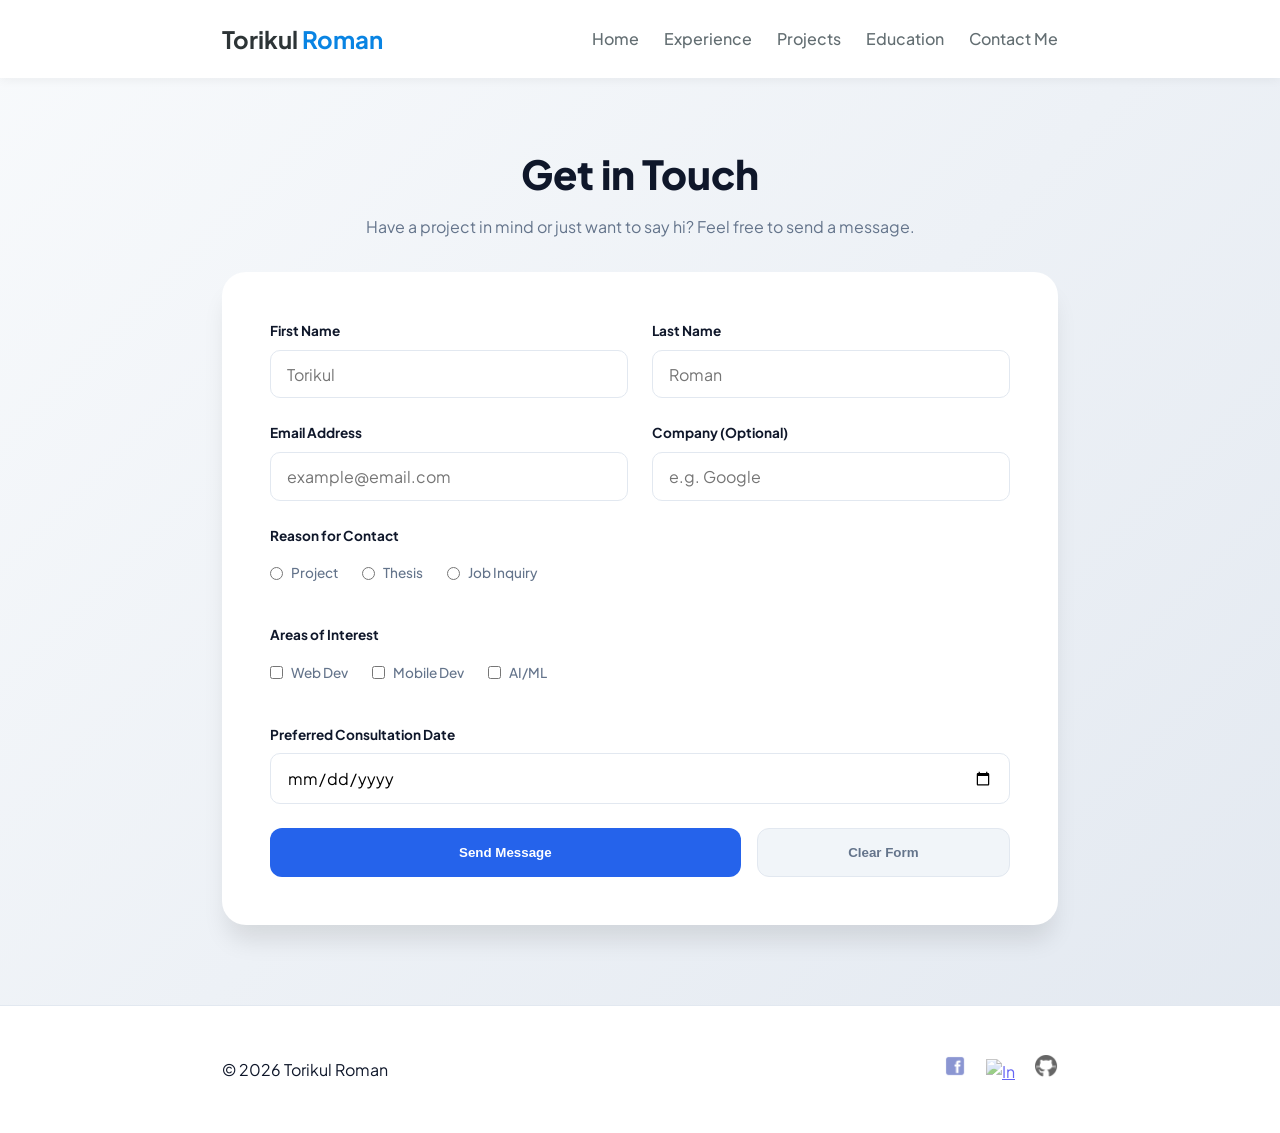
==== portfolio/html/contactme.html @ bf15bb2f "some file added in portfolio section" ====
<!DOCTYPE html>
<html lang="en">
<head>
    <meta charset="UTF-8">
    <meta name="viewport" content="width=device-width, initial-scale=1.0">
    <title>Contact | Torikul Roman</title>
    <link rel="stylesheet" href="../css/contactme.css">
    <link href="https://fonts.googleapis.com/css2?family=Plus+Jakarta+Sans:wght@400;600;800&display=swap" rel="stylesheet">
</head>
<body>

  <header>
        <div class="container navbar-container">
            <h1 class="logo">Torikul <span>Roman</span></h1>
            <nav>
                <ul class="nav-links">
                    <li><a href="../index.html">Home</a></li>
                    <li><a href="../html/experience.html">Experience</a></li>
                    <li><a href="../html/project.html">Projects</a></li>
                    <li><a href="../html/education.html">Education</a></li>
                    <li><a href="../html/contactme.html">Contact Me</a></li>
                </ul>
            </nav>
        </div>
    </header>

    <main class="container contact-page">
        <section class="section-intro">
            <h1>Get in Touch</h1>
            <p>Have a project in mind or just want to say hi? Feel free to send a message.</p>
        </section>

        <div class="contact-card">
            <form class="styled-form">
                <div class="form-row">
                    <div class="form-group">
                        <label for="firstname">First Name</label>
                        <input type="text" id="firstname" placeholder="Torikul" required>
                    </div>
                    <div class="form-group">
                        <label for="lastname">Last Name</label>
                        <input type="text" id="lastname" placeholder="Roman" required>
                    </div>
                </div>

                <div class="form-row">
                    <div class="form-group">
                        <label for="email">Email Address</label>
                        <input type="email" id="email" placeholder="example@email.com" required>
                    </div>
                    <div class="form-group">
                        <label for="company">Company (Optional)</label>
                        <input type="text" id="company" placeholder="e.g. Google">
                    </div>
                </div>

                <div class="form-group">
                    <label>Reason for Contact</label>
                    <div class="radio-grid">
                        <label class="radio-item">
                            <input type="radio" name="reason" value="project" required> <span>Project</span>
                        </label>
                        <label class="radio-item">
                            <input type="radio" name="reason" value="thesis"> <span>Thesis</span>
                        </label>
                        <label class="radio-item">
                            <input type="radio" name="reason" value="job"> <span>Job Inquiry</span>
                        </label>
                    </div>
                </div>

                <div class="form-group">
                    <label>Areas of Interest</label>
                    <div class="checkbox-grid">
                        <label class="check-item">
                            <input type="checkbox" value="web"> <span>Web Dev</span>
                        </label>
                        <label class="check-item">
                            <input type="checkbox" value="mobile"> <span>Mobile Dev</span>
                        </label>
                        <label class="check-item">
                            <input type="checkbox" value="ai"> <span>AI/ML</span>
                        </label>
                    </div>
                </div>

                <div class="form-group">
                    <label for="consultationdate">Preferred Consultation Date</label>
                    <input type="date" id="consultationdate" required>
                </div>

                <div class="button-group">
                    <button type="submit" class="btn-submit">Send Message</button>
                    <button type="reset" class="btn-reset">Clear Form</button>
                </div>
            </form>
        </div>
    </main>

    <footer class="main-footer">
        <div class="container footer-flex">
            <p>&copy; 2026 Torikul Roman</p>
            <div class="social-links">
                <a href="#"><img src="../pic/icons8-facebook-100.png" alt="FB"></a>
                <a href="#"><img src="../pic/icons8-linkedin-100.png" alt="In"></a>
                <a href="#"><img src="../pic/icons8-github-100.png" alt="Git"></a>
            </div>
        </div>
    </footer>

</body>
</html>
---- portfolio/css/contactme.css ----
:root {
    --primary: #2563eb;
    --primary-hover: #1d4ed8;
    --dark: #0f172a;
    --text-muted: #64748b;
    --bg-gradient: linear-gradient(135deg, #f8fafc 0%, #e2e8f0 100%);
    --border: #e2e8f0;
}

* { margin: 0; padding: 0; box-sizing: border-box; }

body {
    font-family: 'Plus Jakarta Sans', sans-serif;
    background: var(--bg-gradient);
    color: var(--dark);
    line-height: 1.6;
    min-height: 100vh;
}

.container { max-width: 900px; margin: 0 auto; padding: 0 2rem; }

/* Nav */
header {
    background: #ffffff;
    padding: 20px 0;
    box-shadow: 0 2px 10px rgba(0,0,0,0.05);
    position: sticky;
    top: 0;
    z-index: 1000;
}

.navbar-container {
    display: flex;
    justify-content: space-between;
    align-items: center;
}

.logo {
    font-size: 1.5rem;
    color: #2d3436;
}

.logo span {
    color: #0984e3; /* Accent Color */
}

.nav-links {
    display: flex;
    list-style: none;
}

.nav-links li {
    margin-left: 25px;
}

.nav-links a {
    text-decoration: none;
    color: #636e72;
    font-weight: 500;
    transition: color 0.3s;
}

.nav-links a:hover {
    color: #0984e3;
}

/* Section Intro */
.section-intro { padding: 4rem 0 2rem; text-align: center; }
.section-intro h1 { font-size: 2.5rem; font-weight: 800; margin-bottom: 0.5rem; }
.section-intro p { color: var(--text-muted); }

/* Form Card */
.contact-card {
    background: white;
    padding: 3rem;
    border-radius: 24px;
    box-shadow: 0 20px 25px -5px rgba(0, 0, 0, 0.1);
    margin-bottom: 5rem;
}

.form-group {
    display: flex;
    flex-direction: column;
    margin-bottom: 1.5rem;
}

.form-row {
    display: flex;
    gap: 1.5rem;
}

.form-row .form-group { flex: 1; }

label {
    font-size: 0.85rem;
    font-weight: 700;
    margin-bottom: 0.5rem;
    color: var(--dark);
}

input[type="text"],
input[type="email"],
input[type="date"] {
    padding: 0.8rem 1rem;
    border: 1px solid var(--border);
    border-radius: 10px;
    font-family: inherit;
    font-size: 1rem;
    transition: 0.3s;
}

input:focus {
    outline: none;
    border-color: var(--primary);
    box-shadow: 0 0 0 4px rgba(37, 99, 235, 0.1);
}

/* Custom Radio & Checkbox Styling */
.radio-grid, .checkbox-grid {
    display: flex;
    gap: 1.5rem;
    padding: 0.5rem 0;
}

.radio-item, .check-item {
    display: flex;
    align-items: center;
    gap: 0.5rem;
    cursor: pointer;
    font-weight: 500;
    color: var(--text-muted);
}

/* Buttons */
.button-group {
    display: flex;
    gap: 1rem;
    margin-top: 1rem;
}

.btn-submit {
    flex: 2;
    background: var(--primary);
    color: white;
    border: none;
    padding: 1rem;
    border-radius: 12px;
    font-weight: 700;
    cursor: pointer;
    transition: 0.3s;
}

.btn-submit:hover { background: var(--primary-hover); transform: translateY(-2px); }

.btn-reset {
    flex: 1;
    background: #f1f5f9;
    color: var(--text-muted);
    border: 1px solid var(--border);
    padding: 1rem;
    border-radius: 12px;
    font-weight: 600;
    cursor: pointer;
}

/* Footer */
.main-footer { padding: 3rem 0; border-top: 1px solid var(--border); background: white; }
.footer-flex { display: flex; justify-content: space-between; align-items: center; }
.social-links img { width: 24px; margin-left: 1rem; opacity: 0.6; }

/* Responsive */
@media (max-width: 600px) {
    .form-row { flex-direction: column; gap: 0; }
    .radio-grid, .checkbox-grid { flex-direction: column; gap: 0.5rem; }
    .contact-card { padding: 1.5rem; }
}
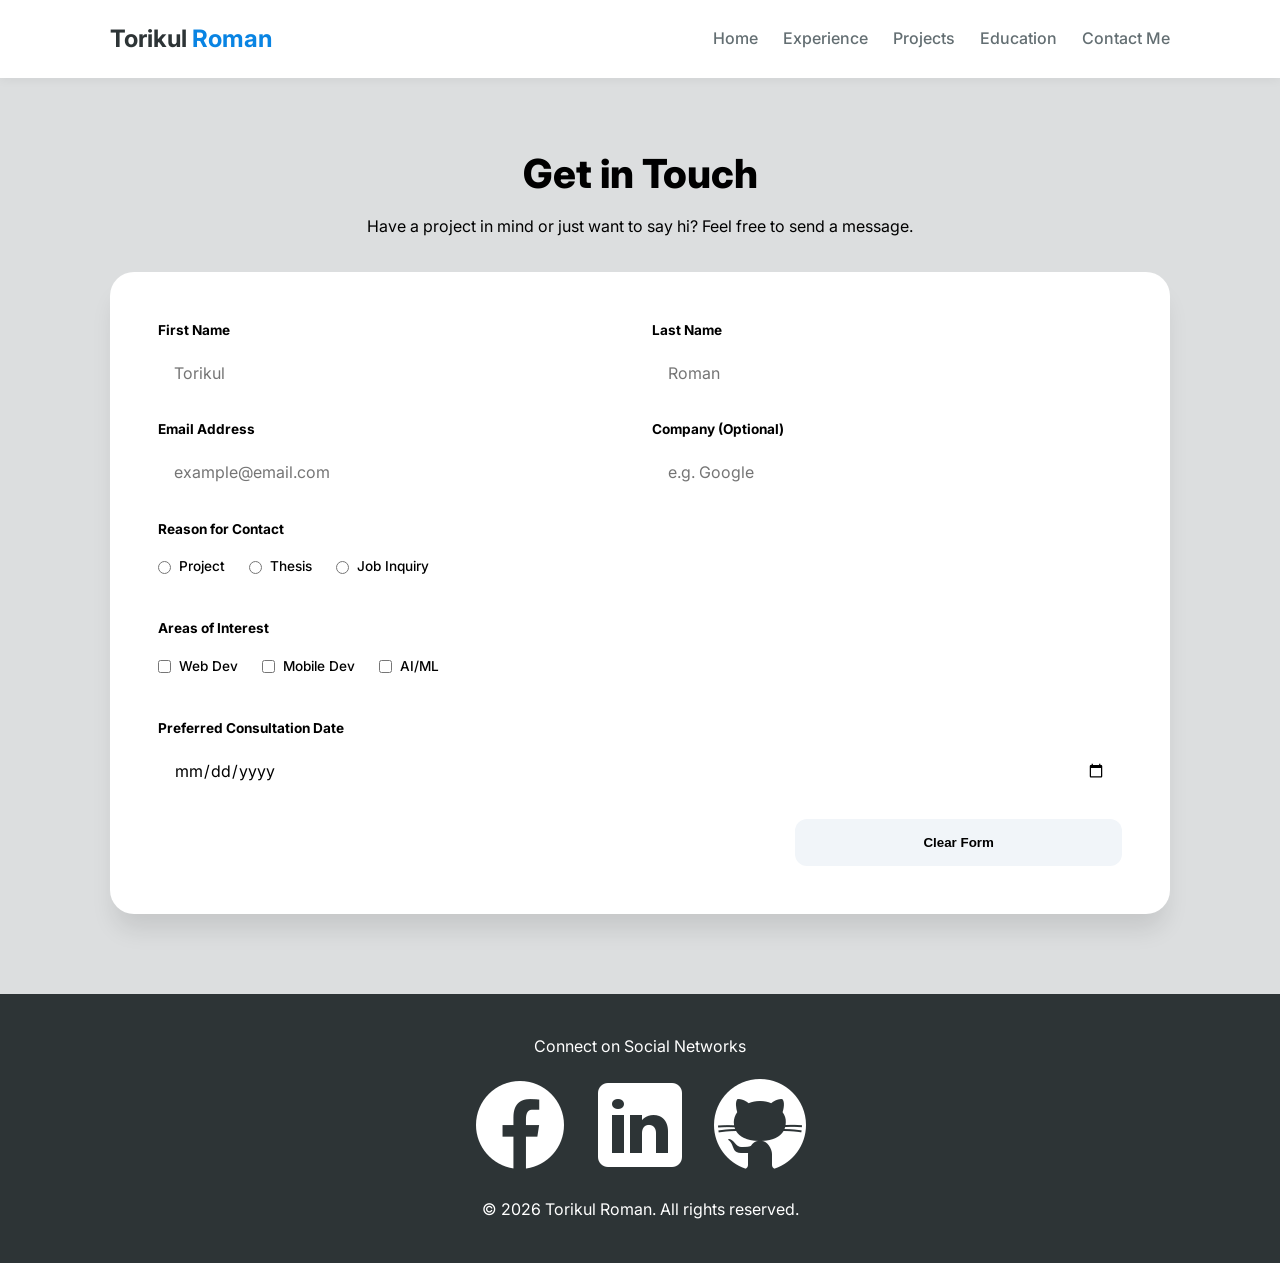
==== commit a9ea2278: "some file updated" ====
--- a/portfolio/html/contactme.html
+++ b/portfolio/html/contactme.html
@@ -5,7 +5,7 @@
     <meta name="viewport" content="width=device-width, initial-scale=1.0">
     <title>Contact | Torikul Roman</title>
     <link rel="stylesheet" href="../css/contactme.css">
-    <link href="https://fonts.googleapis.com/css2?family=Plus+Jakarta+Sans:wght@400;600;800&display=swap" rel="stylesheet">
+    <link href="https://fonts.googleapis.com/css2?family=Inter:wght@300;400;600&display=swap" rel="stylesheet">
 </head>
 <body>
 
@@ -97,14 +97,17 @@
         </div>
     </main>
 
-    <footer class="main-footer">
-        <div class="container footer-flex">
-            <p>&copy; 2026 Torikul Roman</p>
-            <div class="social-links">
-                <a href="#"><img src="../pic/icons8-facebook-100.png" alt="FB"></a>
-                <a href="#"><img src="../pic/icons8-linkedin-100.png" alt="In"></a>
-                <a href="#"><img src="../pic/icons8-github-100.png" alt="Git"></a>
-            </div>
+     <footer>
+        <div class="container footer-content">
+            <p class="footertitle">Connect on Social Networks</p>
+            <ul class="footer-icons">
+                <li><a href="https://www.facebook.com/tori6kul"><img src="../pic/icons8-facebook-100.png"
+                            alt="Facebook"></a></li>
+                <li><a href="https://www.instagram.com/torikulroman2/"><img src="../pic/icons8-linkedin-100.png"
+                            alt="LinkedIn"></a></li>
+                <li><a href="https://github.com/torikul1"><img src="../pic/icons8-github-100.png" alt="GitHub"></a></li>
+            </ul>
+            <p>&copy; 2026 Torikul Roman. All rights reserved.</p>
         </div>
     </footer>
 
--- a/portfolio/css/contactme.css
+++ b/portfolio/css/contactme.css
@@ -1,29 +1,29 @@
-:root {
-    --primary: #2563eb;
-    --primary-hover: #1d4ed8;
-    --dark: #0f172a;
-    --text-muted: #64748b;
-    --bg-gradient: linear-gradient(135deg, #f8fafc 0%, #e2e8f0 100%);
-    --border: #e2e8f0;
-}
-
-* { margin: 0; padding: 0; box-sizing: border-box; }
+
+* {
+    margin: 0;
+    padding: 0;
+    box-sizing: border-box;
+}
 
 body {
-    font-family: 'Plus Jakarta Sans', sans-serif;
-    background: var(--bg-gradient);
+   font-family: 'Inter', sans-serif;
+   background-color: #dcdedf;
     color: var(--dark);
     line-height: 1.6;
     min-height: 100vh;
 }
 
-.container { max-width: 900px; margin: 0 auto; padding: 0 2rem; }
+.container {
+    max-width: 1100px;
+    margin: 0 auto;
+    padding: 0 20px;
+}
 
 /* Nav */
 header {
     background: #ffffff;
     padding: 20px 0;
-    box-shadow: 0 2px 10px rgba(0,0,0,0.05);
+    box-shadow: 0 2px 10px rgba(0, 0, 0, 0.05);
     position: sticky;
     top: 0;
     z-index: 1000;
@@ -41,7 +41,8 @@
 }
 
 .logo span {
-    color: #0984e3; /* Accent Color */
+    color: #0984e3;
+    /* Accent Color */
 }
 
 .nav-links {
@@ -65,9 +66,22 @@
 }
 
 /* Section Intro */
-.section-intro { padding: 4rem 0 2rem; text-align: center; }
-.section-intro h1 { font-size: 2.5rem; font-weight: 800; margin-bottom: 0.5rem; }
-.section-intro p { color: var(--text-muted); }
+.section-intro {
+    position: relative;
+    padding: 4rem 0 2rem;
+    text-align: center;
+    z-index: -1;
+}
+
+.section-intro h1 {
+    font-size: 2.5rem;
+    font-weight: 800;
+    margin-bottom: 0.5rem;
+}
+
+.section-intro p {
+    color: var(--text-muted);
+}
 
 /* Form Card */
 .contact-card {
@@ -89,7 +103,9 @@
     gap: 1.5rem;
 }
 
-.form-row .form-group { flex: 1; }
+.form-row .form-group {
+    flex: 1;
+}
 
 label {
     font-size: 0.85rem;
@@ -116,13 +132,15 @@
 }
 
 /* Custom Radio & Checkbox Styling */
-.radio-grid, .checkbox-grid {
+.radio-grid,
+.checkbox-grid {
     display: flex;
     gap: 1.5rem;
     padding: 0.5rem 0;
 }
 
-.radio-item, .check-item {
+.radio-item,
+.check-item {
     display: flex;
     align-items: center;
     gap: 0.5rem;
@@ -150,7 +168,10 @@
     transition: 0.3s;
 }
 
-.btn-submit:hover { background: var(--primary-hover); transform: translateY(-2px); }
+.btn-submit:hover {
+    background: var(--primary-hover);
+    transform: translateY(-2px);
+}
 
 .btn-reset {
     flex: 1;
@@ -164,13 +185,50 @@
 }
 
 /* Footer */
-.main-footer { padding: 3rem 0; border-top: 1px solid var(--border); background: white; }
-.footer-flex { display: flex; justify-content: space-between; align-items: center; }
-.social-links img { width: 24px; margin-left: 1rem; opacity: 0.6; }
+footer {
+    background: #2d3436;
+    color: white;
+    padding: 40px 0;
+    text-align: center;
+    margin-top: 50px;
+}
+
+.footer-content {
+    display: flex;
+    flex-direction: column;
+    align-items: center;
+    gap: 15px;
+}
+
+.footer-icons {
+    display: flex;
+    list-style: none;
+    gap: 20px;
+}
+
+.footer-icons img {
+    filter: brightness(0) invert(1);
+    transition: transform 0.3s;
+}
+
+.footer-icons img:hover {
+    transform: translateY(-5px);
+}
 
 /* Responsive */
 @media (max-width: 600px) {
-    .form-row { flex-direction: column; gap: 0; }
-    .radio-grid, .checkbox-grid { flex-direction: column; gap: 0.5rem; }
-    .contact-card { padding: 1.5rem; }
+    .form-row {
+        flex-direction: column;
+        gap: 0;
+    }
+
+    .radio-grid,
+    .checkbox-grid {
+        flex-direction: column;
+        gap: 0.5rem;
+    }
+
+    .contact-card {
+        padding: 1.5rem;
+    }
 }
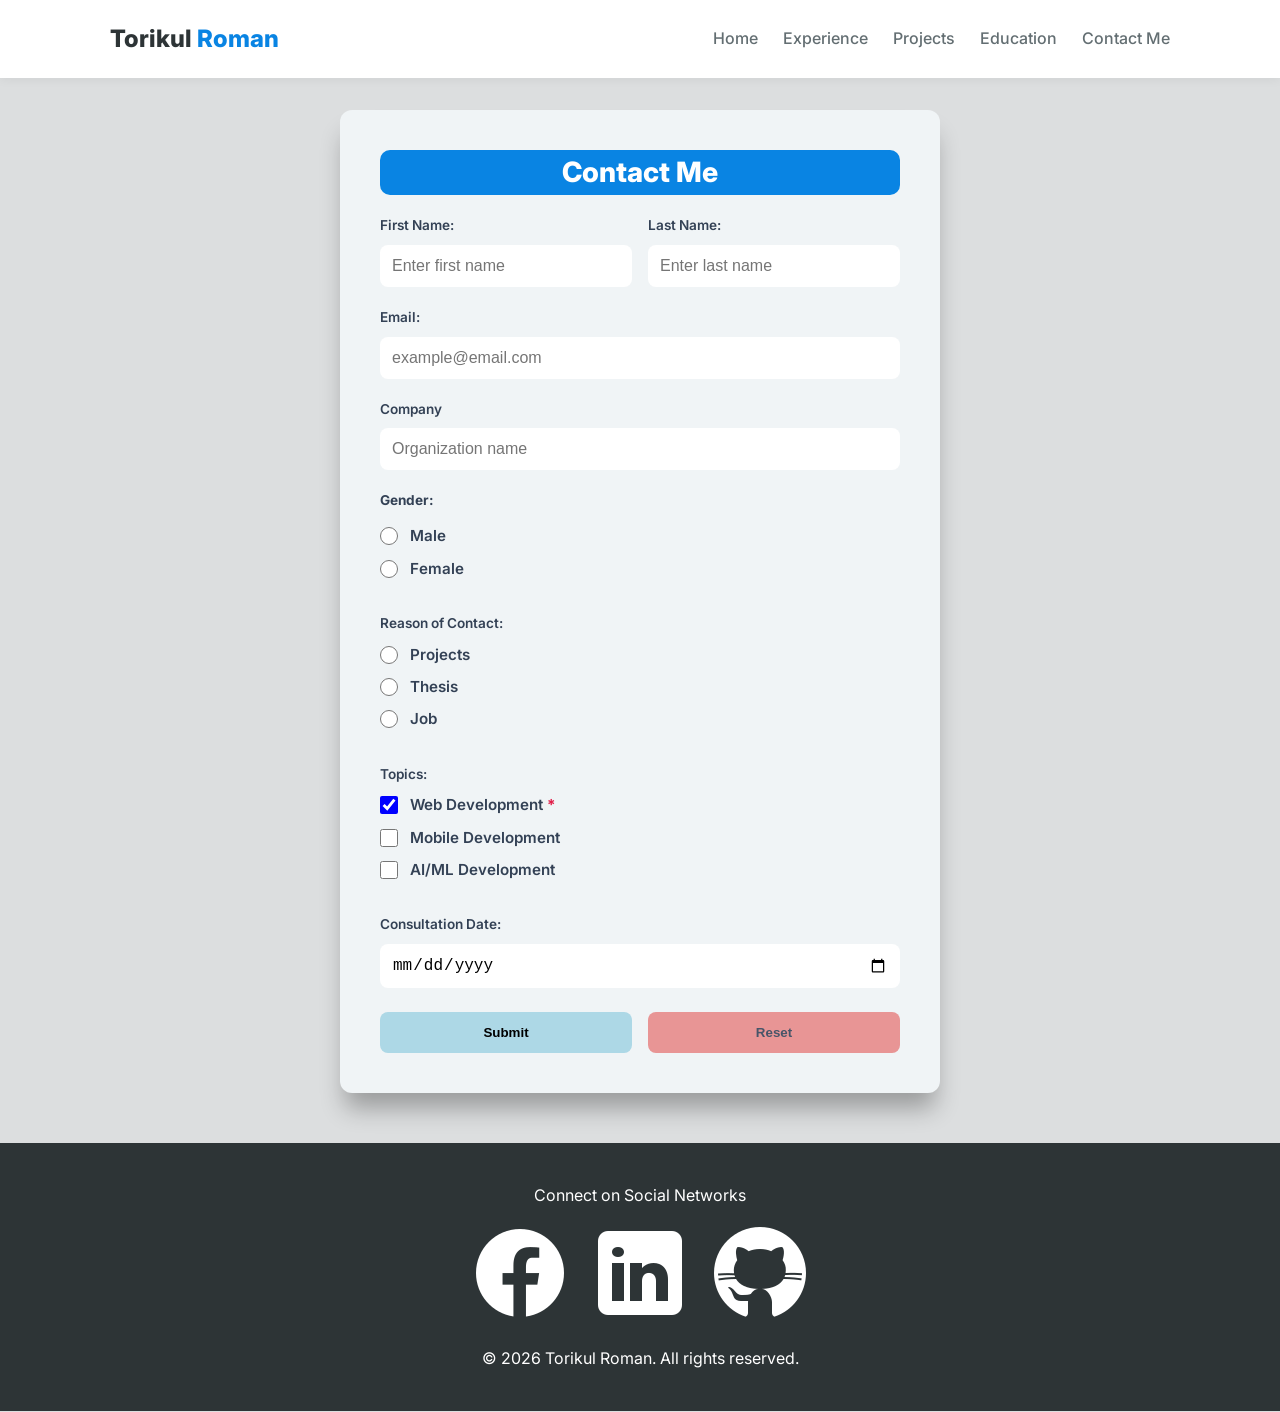
==== commit 7de115bc: "version update, change some file UI design and add some link" ====
--- a/portfolio/html/contactme.html
+++ b/portfolio/html/contactme.html
@@ -1,5 +1,6 @@
 <!DOCTYPE html>
 <html lang="en">
+
 <head>
     <meta charset="UTF-8">
     <meta name="viewport" content="width=device-width, initial-scale=1.0">
@@ -7,9 +8,10 @@
     <link rel="stylesheet" href="../css/contactme.css">
     <link href="https://fonts.googleapis.com/css2?family=Inter:wght@300;400;600&display=swap" rel="stylesheet">
 </head>
+
 <body>
 
-  <header>
+    <header>
         <div class="container navbar-container">
             <h1 class="logo">Torikul <span>Roman</span></h1>
             <nav>
@@ -24,80 +26,95 @@
         </div>
     </header>
 
-    <main class="container contact-page">
-        <section class="section-intro">
-            <h1>Get in Touch</h1>
-            <p>Have a project in mind or just want to say hi? Feel free to send a message.</p>
-        </section>
+    <main>
+        <div class="form-container">
+            <div class="form-header">
+                <h1>Contact Me</h1>
 
-        <div class="contact-card">
-            <form class="styled-form">
+            </div>
+
+            <form action="#">
                 <div class="form-row">
                     <div class="form-group">
-                        <label for="firstname">First Name</label>
-                        <input type="text" id="firstname" placeholder="Torikul" required>
+                        <label for="fname">First Name:</label>
+                        <input type="text" id="fname" required placeholder="Enter first name">
                     </div>
                     <div class="form-group">
-                        <label for="lastname">Last Name</label>
-                        <input type="text" id="lastname" placeholder="Roman" required>
-                    </div>
-                </div>
-
-                <div class="form-row">
-                    <div class="form-group">
-                        <label for="email">Email Address</label>
-                        <input type="email" id="email" placeholder="example@email.com" required>
-                    </div>
-                    <div class="form-group">
-                        <label for="company">Company (Optional)</label>
-                        <input type="text" id="company" placeholder="e.g. Google">
+                        <label for="lname">Last Name:</label>
+                        <input type="text" id="lname" required placeholder="Enter last name">
                     </div>
                 </div>
 
                 <div class="form-group">
-                    <label>Reason for Contact</label>
-                    <div class="radio-grid">
-                        <label class="radio-item">
-                            <input type="radio" name="reason" value="project" required> <span>Project</span>
-                        </label>
-                        <label class="radio-item">
-                            <input type="radio" name="reason" value="thesis"> <span>Thesis</span>
-                        </label>
-                        <label class="radio-item">
-                            <input type="radio" name="reason" value="job"> <span>Job Inquiry</span>
-                        </label>
-                    </div>
+                    <label for="email">Email:</label>
+                    <input type="email" id="email" required placeholder="example@email.com">
                 </div>
 
                 <div class="form-group">
-                    <label>Areas of Interest</label>
-                    <div class="checkbox-grid">
-                        <label class="check-item">
-                            <input type="checkbox" value="web"> <span>Web Dev</span>
-                        </label>
-                        <label class="check-item">
-                            <input type="checkbox" value="mobile"> <span>Mobile Dev</span>
-                        </label>
-                        <label class="check-item">
-                            <input type="checkbox" value="ai"> <span>AI/ML</span>
-                        </label>
-                    </div>
+                    <label for="company">Company</label>
+                    <input type="text" id="company" placeholder="Organization name">
                 </div>
 
+                <fieldset class="radio-group">
+                    <legend>Gender:</legend>
+                    <label class="option-item">
+                        <input type="radio" name="gender" value="male" required>
+                        <span>Male</span>
+                    </label>
+                    <label class="option-item">
+                        <input type="radio" name="gender" value="female">
+                        <span>Female</span>
+                    </label>
+                </fieldset>
+
+                <fieldset class="radio-group">
+                       <label for="reason">Reason of Contact:</label>
+                    
+                    <label class="option-item">
+                        <input type="radio" name="reason" value="projects" required>
+                        <span>Projects</span>
+                    </label>
+                    <label class="option-item">
+                        <input type="radio" name="reason" value="thesis">
+                        <span>Thesis</span>
+                    </label>
+                    <label class="option-item">
+                        <input type="radio" name="reason" value="job">
+                        <span>Job</span>
+                    </label>
+                </fieldset>
+
+                <fieldset class="checkbox-group">
+                  <label for="topic">Topics:</label>
+                   
+                    <label class="option-item">
+                        <input type="checkbox" name="topic" value="web" required checked>
+                        <span>Web Development</span>
+                    </label>
+                    <label class="option-item">
+                        <input type="checkbox" name="topic" value="mobile">
+                        <span>Mobile Development</span>
+                    </label>
+                    <label class="option-item">
+                        <input type="checkbox" name="topic" value="ai">
+                        <span>AI/ML Development</span>
+                    </label>
+                </fieldset>
+
                 <div class="form-group">
-                    <label for="consultationdate">Preferred Consultation Date</label>
-                    <input type="date" id="consultationdate" required>
+                    <label for="date">Consultation Date: </label>
+                    <input type="date" id="date" required>
                 </div>
 
-                <div class="button-group">
-                    <button type="submit" class="btn-submit">Send Message</button>
-                    <button type="reset" class="btn-reset">Clear Form</button>
+                <div class="button-row">
+                    <button type="submit" class="btn btn-submit">Submit</button>
+                    <button type="reset" class="btn btn-reset">Reset</button>
                 </div>
             </form>
         </div>
     </main>
 
-     <footer>
+    <footer>
         <div class="container footer-content">
             <p class="footertitle">Connect on Social Networks</p>
             <ul class="footer-icons">
@@ -112,4 +129,5 @@
     </footer>
 
 </body>
+
 </html>
--- a/portfolio/css/contactme.css
+++ b/portfolio/css/contactme.css
@@ -1,4 +1,3 @@
-
 * {
     margin: 0;
     padding: 0;
@@ -6,9 +5,12 @@
 }
 
 body {
-   font-family: 'Inter', sans-serif;
-   background-color: #dcdedf;
-    color: var(--dark);
+    font-family: 'Inter', sans-serif;
+    display: flex;
+
+    flex-direction: column;
+    background-color: #dcdedf;
+    color: black;
     line-height: 1.6;
     min-height: 100vh;
 }
@@ -27,6 +29,7 @@
     position: sticky;
     top: 0;
     z-index: 1000;
+    margin-bottom: 2rem;
 }
 
 .navbar-container {
@@ -42,7 +45,6 @@
 
 .logo span {
     color: #0984e3;
-    /* Accent Color */
 }
 
 .nav-links {
@@ -65,124 +67,165 @@
     color: #0984e3;
 }
 
-/* Section Intro */
-.section-intro {
-    position: relative;
-    padding: 4rem 0 2rem;
-    text-align: center;
-    z-index: -1;
-}
-
-.section-intro h1 {
-    font-size: 2.5rem;
+
+
+main {
+    display: flex;
+    justify-content: center;
+    align-items: center;
+   
+}
+
+.form-container {
+    background: rgb(240, 244, 246);
+
+    color: black;
+    padding: 2.5rem;
+    border-radius: 12px;
+    width: 90%;
+    max-width: 600px;
+    box-shadow: 0 20px 25px -5px rgba(0, 0, 0, 0.3);
+}
+
+
+.form-header{
+    display: flex;
+    align-items: center;
+    justify-content: center;
+    margin-bottom: 20px;
+    background-color:  #0984e3;
+    border-radius: 10px;
+    
+}
+
+h1 {
+    
+    font-size: 1.75rem;
     font-weight: 800;
-    margin-bottom: 0.5rem;
-}
-
-.section-intro p {
-    color: var(--text-muted);
-}
-
-/* Form Card */
-.contact-card {
-    background: white;
-    padding: 3rem;
-    border-radius: 24px;
-    box-shadow: 0 20px 25px -5px rgba(0, 0, 0, 0.1);
-    margin-bottom: 5rem;
+    color:white;
+}
+
+.course-code {
+    color: #4338ca;
+    font-weight: 600;
+    font-size: 0.9rem;
+    margin-top: 0.5rem;
 }
 
 .form-group {
-    display: flex;
-    flex-direction: column;
-    margin-bottom: 1.5rem;
+    margin-bottom: 1.25rem;
 }
 
 .form-row {
     display: flex;
-    gap: 1.5rem;
+    gap: 1rem;
+    margin-bottom: 1.25rem;
 }
 
 .form-row .form-group {
     flex: 1;
+    margin-bottom: 0;
 }
 
 label {
+    display: block;
+    font-weight: 600;
     font-size: 0.85rem;
-    font-weight: 700;
     margin-bottom: 0.5rem;
-    color: var(--dark);
+    color: #334155;
 }
 
 input[type="text"],
 input[type="email"],
 input[type="date"] {
-    padding: 0.8rem 1rem;
-    border: 1px solid var(--border);
-    border-radius: 10px;
-    font-family: inherit;
+    width: 100%;
+    padding: 0.75rem;
+    border: none;
+    border-radius: 8px;
     font-size: 1rem;
-    transition: 0.3s;
+    transition: 0.2s;
 }
 
 input:focus {
     outline: none;
-    border-color: var(--primary);
+    border-color:lightblue;
     box-shadow: 0 0 0 4px rgba(37, 99, 235, 0.1);
 }
 
-/* Custom Radio & Checkbox Styling */
-.radio-grid,
-.checkbox-grid {
-    display: flex;
-    gap: 1.5rem;
-    padding: 0.5rem 0;
-}
-
-.radio-item,
-.check-item {
-    display: flex;
-    align-items: center;
-    gap: 0.5rem;
+fieldset {
+    border: none;
+    margin-bottom: 1.5rem;
+}
+
+legend {
+    font-weight: 700;
+    font-size: 0.85rem;
+    color: #334155;
+    margin-bottom: 0.75rem;
+}
+
+.option-item {
+    display: flex;
+    align-items: center;
+    gap: 0.75rem;
+    margin-bottom: 0.5rem;
     cursor: pointer;
-    font-weight: 500;
-    color: var(--text-muted);
-}
-
-/* Buttons */
-.button-group {
+    font-size: 0.95rem;
+}
+
+input[type="radio"],
+input[type="checkbox"] {
+    accent-color:blue;
+    width: 18px;
+    height: 18px;
+}
+
+.button-row {
     display: flex;
     gap: 1rem;
-    margin-top: 1rem;
-}
-
-.btn-submit {
-    flex: 2;
-    background: var(--primary);
-    color: white;
-    border: none;
-    padding: 1rem;
-    border-radius: 12px;
+    margin-top: 1.5rem;
+}
+
+.btn {
+    flex: 1;
+    padding: 0.8rem;
+    border-radius: 8px;
     font-weight: 700;
     cursor: pointer;
     transition: 0.3s;
+    border: none;
+}
+
+
+input[type="checkbox"]:required + span::after {
+    content: " *";
+    color: #e11d48;
+    font-weight: bold;
+}
+
+
+
+.btn-submit {
+    background-color: lightblue;
+    color: rgb(0, 0, 0);
 }
 
 .btn-submit:hover {
-    background: var(--primary-hover);
+    background-color: #6b8be3;
     transform: translateY(-2px);
 }
 
 .btn-reset {
-    flex: 1;
-    background: #f1f5f9;
-    color: var(--text-muted);
-    border: 1px solid var(--border);
-    padding: 1rem;
-    border-radius: 12px;
-    font-weight: 600;
-    cursor: pointer;
-}
+    background-color: #e89595;
+    color: #475569;
+}
+
+.btn-reset:hover {
+    background-color: #e65858;
+     transform: translateY(-2px);
+}
+
+
 
 /* Footer */
 footer {
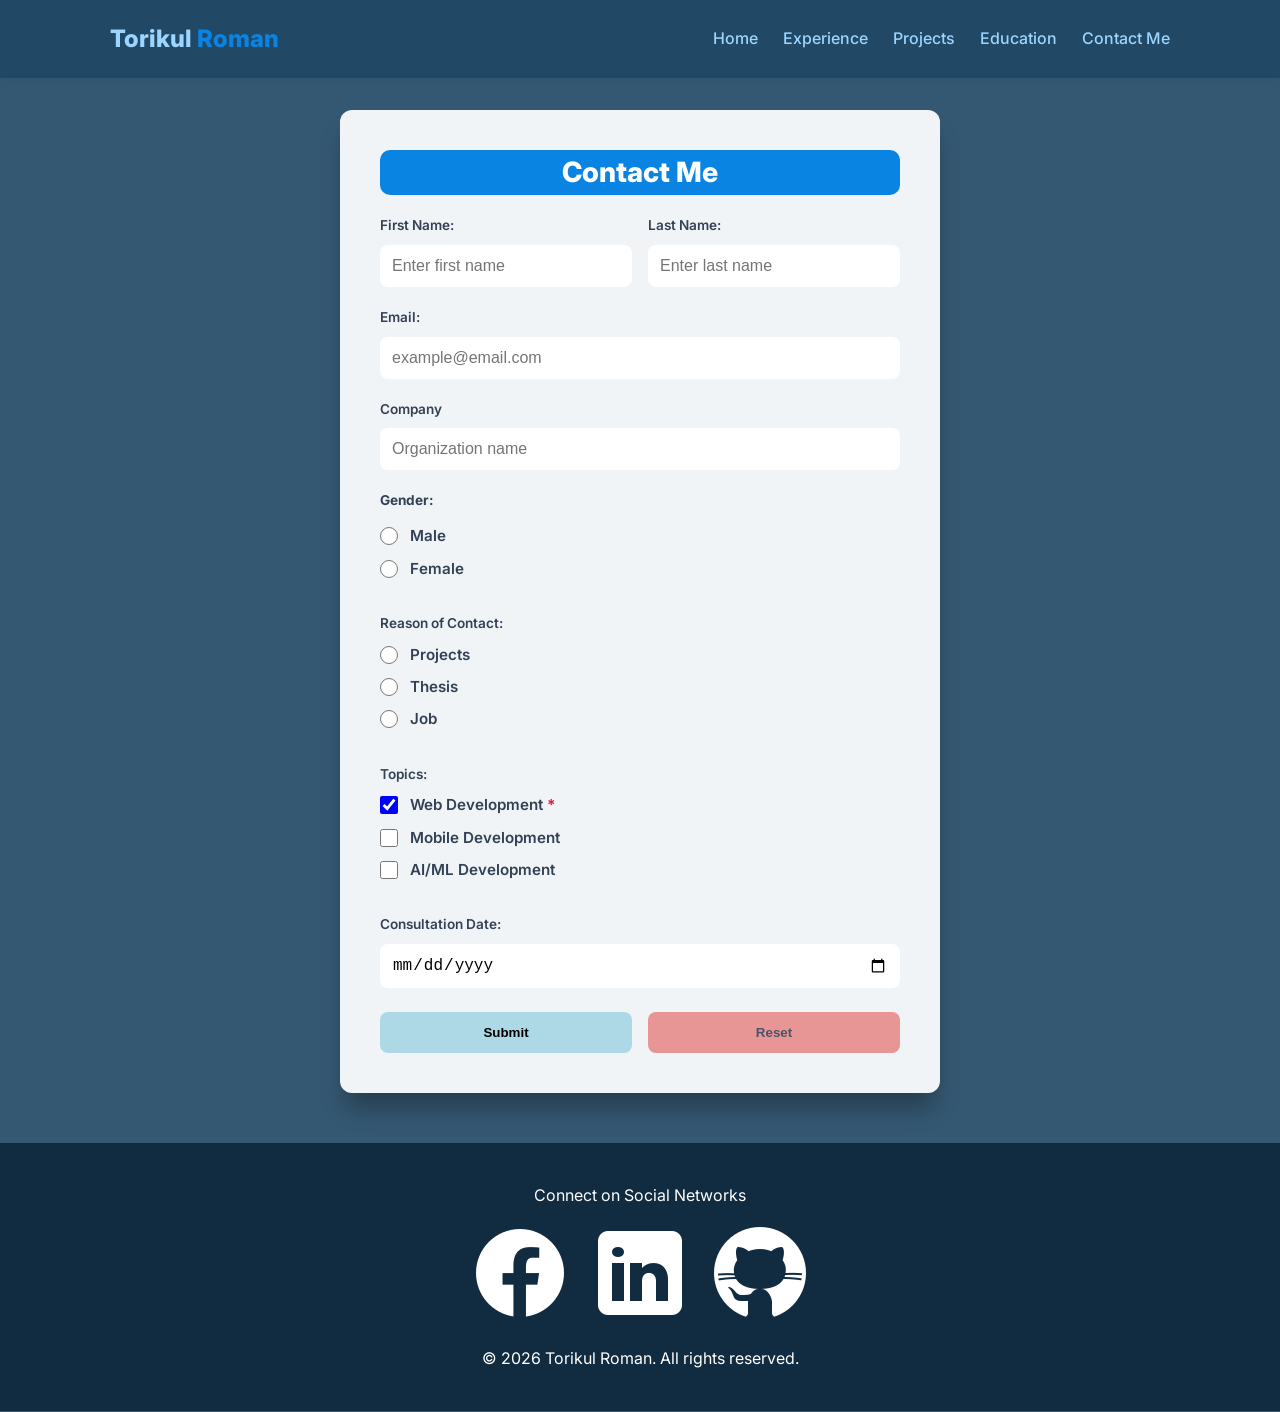
==== commit 88ca1900: "linkedin link add" ====
--- a/portfolio/html/contactme.html
+++ b/portfolio/html/contactme.html
@@ -120,7 +120,7 @@
             <ul class="footer-icons">
                 <li><a href="https://www.facebook.com/tori6kul"><img src="../pic/icons8-facebook-100.png"
                             alt="Facebook"></a></li>
-                <li><a href="https://www.instagram.com/torikulroman2/"><img src="../pic/icons8-linkedin-100.png"
+                <li><a href="https://www.linkedin.com/in/md-torikul-islam-roman-7853423b7/"><img src="../pic/icons8-linkedin-100.png"
                             alt="LinkedIn"></a></li>
                 <li><a href="https://github.com/torikul1"><img src="../pic/icons8-github-100.png" alt="GitHub"></a></li>
             </ul>
--- a/portfolio/css/contactme.css
+++ b/portfolio/css/contactme.css
@@ -9,7 +9,7 @@
     display: flex;
 
     flex-direction: column;
-    background-color: #dcdedf;
+    background-color:#355872;
     color: black;
     line-height: 1.6;
     min-height: 100vh;
@@ -23,7 +23,7 @@
 
 /* Nav */
 header {
-    background: #ffffff;
+    background: #214865;
     padding: 20px 0;
     box-shadow: 0 2px 10px rgba(0, 0, 0, 0.05);
     position: sticky;
@@ -40,7 +40,7 @@
 
 .logo {
     font-size: 1.5rem;
-    color: #2d3436;
+    color: #9CD5FF;
 }
 
 .logo span {
@@ -58,7 +58,7 @@
 
 .nav-links a {
     text-decoration: none;
-    color: #636e72;
+    color: #9CD5FF;
     font-weight: 500;
     transition: color 0.3s;
 }
@@ -229,7 +229,7 @@
 
 /* Footer */
 footer {
-    background: #2d3436;
+    background: #112c40;
     color: white;
     padding: 40px 0;
     text-align: center;
